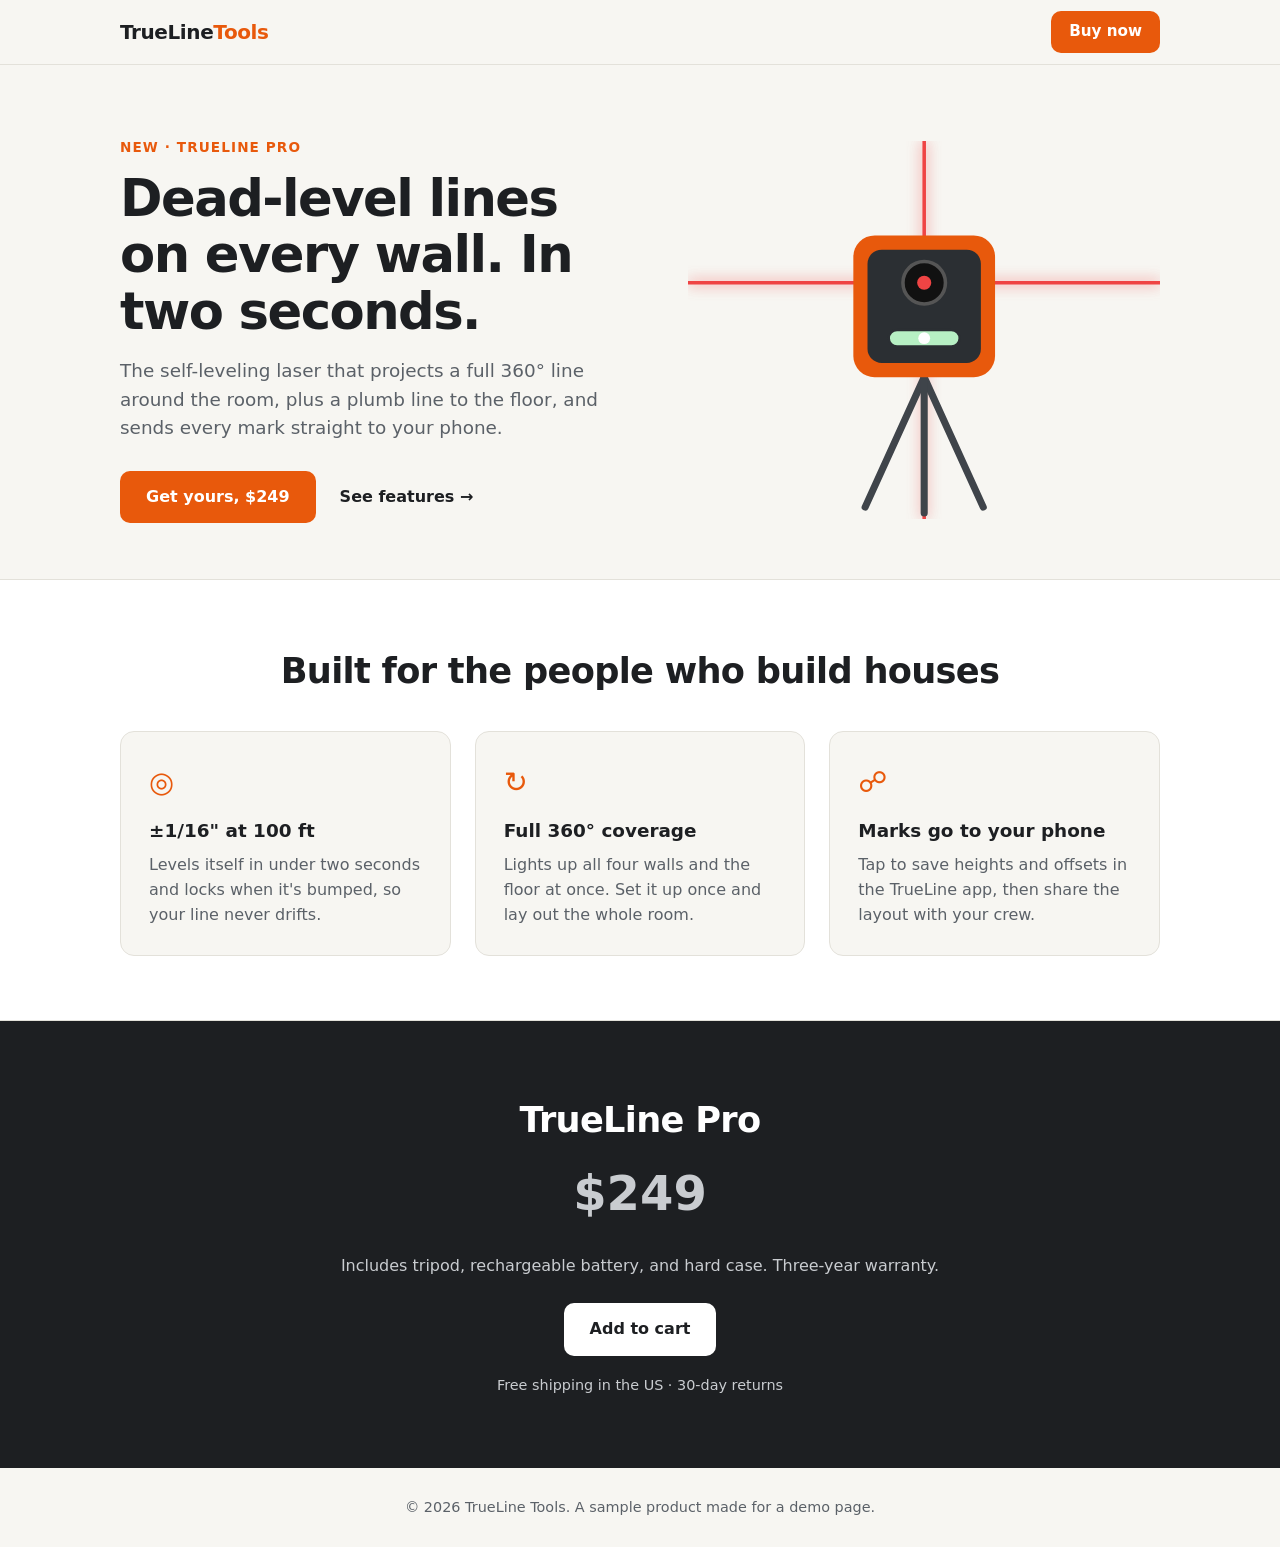
==== index.html @ 3ccf7076 "Add TrueLine Pro landing page" ====
<!DOCTYPE html>
<html lang="en">
<head>
  <meta charset="UTF-8">
  <meta name="viewport" content="width=device-width, initial-scale=1.0">
  <title>TrueLine Pro | Self-Leveling Laser Level</title>
  <meta name="description" content="TrueLine Pro projects level lines on all four walls and the floor, and syncs every mark to your phone.">
  <link rel="stylesheet" href="style.css">
</head>
<body>

  <header class="nav">
    <div class="wrap nav-inner">
      <a href="#" class="logo">TrueLine<span>Tools</span></a>
      <a href="#buy" class="btn btn-small">Buy now</a>
    </div>
  </header>

  <main>
    <!-- Hero -->
    <section class="hero">
      <div class="wrap hero-inner">
        <div class="hero-text">
          <p class="eyebrow">New &middot; TrueLine Pro</p>
          <h1>Dead-level lines on every wall. In two seconds.</h1>
          <p class="lead">
            The self-leveling laser that projects a full 360&deg; line around the room,
            plus a plumb line to the floor, and sends every mark straight to your phone.
          </p>
          <div class="hero-actions">
            <a href="#buy" class="btn">Get yours, $249</a>
            <a href="#features" class="link">See features &rarr;</a>
          </div>
        </div>

        <div class="hero-art" aria-hidden="true">
          <svg viewBox="0 0 400 320" role="img">
            <!-- laser beams -->
            <line x1="0" y1="120" x2="400" y2="120" class="beam"/>
            <line x1="200" y1="0" x2="200" y2="320" class="beam"/>
            <!-- tripod -->
            <line x1="200" y1="200" x2="150" y2="310" class="leg"/>
            <line x1="200" y1="200" x2="250" y2="310" class="leg"/>
            <line x1="200" y1="200" x2="200" y2="315" class="leg"/>
            <!-- body -->
            <rect x="140" y="80" width="120" height="120" rx="18" class="body"/>
            <rect x="152" y="92" width="96" height="96" rx="12" class="face"/>
            <!-- lens -->
            <circle cx="200" cy="120" r="18" class="lens"/>
            <circle cx="200" cy="120" r="6" class="dot"/>
            <!-- level bubble -->
            <rect x="170" y="160" width="60" height="14" rx="7" class="vial"/>
            <circle cx="200" cy="167" r="5" class="bubble"/>
          </svg>
        </div>
      </div>
    </section>

    <!-- Features -->
    <section id="features" class="features">
      <div class="wrap">
        <h2>Built for the people who build houses</h2>
        <div class="grid">
          <article class="card">
            <div class="icon">&#9678;</div>
            <h3>&plusmn;1/16" at 100 ft</h3>
            <p>Levels itself in under two seconds and locks when it's bumped, so your line never drifts.</p>
          </article>
          <article class="card">
            <div class="icon">&#8635;</div>
            <h3>Full 360&deg; coverage</h3>
            <p>Lights up all four walls and the floor at once. Set it up once and lay out the whole room.</p>
          </article>
          <article class="card">
            <div class="icon">&#9741;</div>
            <h3>Marks go to your phone</h3>
            <p>Tap to save heights and offsets in the TrueLine app, then share the layout with your crew.</p>
          </article>
        </div>
      </div>
    </section>

    <!-- Buy -->
    <section id="buy" class="buy">
      <div class="wrap buy-inner">
        <h2>TrueLine Pro</h2>
        <p class="price">$249</p>
        <p>Includes tripod, rechargeable battery, and hard case. Three-year warranty.</p>
        <a href="#" class="btn btn-light">Add to cart</a>
        <p class="note">Free shipping in the US &middot; 30-day returns</p>
      </div>
    </section>
  </main>

  <footer class="footer">
    <div class="wrap">
      <p>&copy; 2026 TrueLine Tools. A sample product made for a demo page.</p>
    </div>
  </footer>

</body>
</html>
---- style.css ----
:root {
  --bg: #f7f6f2;
  --ink: #1d1f22;
  --muted: #5b6168;
  --card: #ffffff;
  --line: #e3e1da;
  --brand: #e8590c;
  --brand-dark: #c2410c;
  --laser: #ef4444;
  --dark: #1d1f22;
}

* { box-sizing: border-box; margin: 0; padding: 0; }

body {
  font-family: system-ui, -apple-system, "Segoe UI", Roboto, sans-serif;
  background: var(--bg);
  color: var(--ink);
  line-height: 1.55;
}

.wrap { max-width: 1080px; margin: 0 auto; padding: 0 20px; }

/* Buttons & links */
.btn {
  display: inline-block;
  background: var(--brand);
  color: #fff;
  font-weight: 600;
  text-decoration: none;
  padding: 14px 26px;
  border-radius: 10px;
  transition: background 0.2s;
}
.btn:hover { background: var(--brand-dark); }
.btn-small { padding: 9px 18px; font-size: 0.95rem; }
.btn-light { background: #fff; color: var(--ink); }
.btn-light:hover { background: #ffe8d9; }
.link { color: var(--ink); font-weight: 600; text-decoration: none; }
.link:hover { color: var(--brand); }

/* Nav */
.nav { border-bottom: 1px solid var(--line); background: var(--bg); position: sticky; top: 0; z-index: 10; }
.nav-inner { display: flex; align-items: center; justify-content: space-between; height: 64px; }
.logo { font-weight: 800; font-size: 1.25rem; color: var(--ink); text-decoration: none; letter-spacing: -0.02em; }
.logo span { color: var(--brand); }

/* Hero */
.hero { padding: 72px 0 56px; }
.hero-inner { display: grid; grid-template-columns: 1.1fr 1fr; gap: 48px; align-items: center; }
.eyebrow { color: var(--brand); font-weight: 700; text-transform: uppercase; font-size: 0.85rem; letter-spacing: 0.08em; margin-bottom: 12px; }
h1 { font-size: clamp(2rem, 4.5vw, 3.2rem); line-height: 1.1; letter-spacing: -0.03em; margin-bottom: 18px; }
.lead { font-size: 1.15rem; color: var(--muted); margin-bottom: 28px; max-width: 34em; }
.hero-actions { display: flex; gap: 24px; align-items: center; flex-wrap: wrap; }

/* Product illustration */
.hero-art svg { width: 100%; height: auto; display: block; }
.beam { stroke: var(--laser); stroke-width: 3; filter: drop-shadow(0 0 6px rgba(239, 68, 68, 0.8)); animation: pulse 2.4s ease-in-out infinite; }
.leg { stroke: #3f444a; stroke-width: 6; stroke-linecap: round; }
.body { fill: var(--brand); }
.face { fill: #2b2f33; }
.lens { fill: #111; stroke: #555; stroke-width: 3; }
.dot { fill: var(--laser); }
.vial { fill: #b7f0c4; stroke: #2b2f33; stroke-width: 2; }
.bubble { fill: #fff; }

@keyframes pulse {
  0%, 100% { opacity: 1; }
  50% { opacity: 0.55; }
}

/* Features */
.features { padding: 64px 0; background: var(--card); border-top: 1px solid var(--line); border-bottom: 1px solid var(--line); }
h2 { font-size: clamp(1.6rem, 3vw, 2.2rem); letter-spacing: -0.02em; margin-bottom: 32px; text-align: center; }
.grid { display: grid; grid-template-columns: repeat(3, 1fr); gap: 24px; }
.card { background: var(--bg); border: 1px solid var(--line); border-radius: 14px; padding: 28px; }
.icon { font-size: 1.8rem; color: var(--brand); margin-bottom: 12px; }
.card h3 { font-size: 1.15rem; margin-bottom: 8px; }
.card p { color: var(--muted); }

/* Buy */
.buy { background: var(--dark); color: #fff; padding: 72px 0; text-align: center; }
.buy h2 { margin-bottom: 8px; }
.price { font-size: 3rem; font-weight: 800; color: var(--brand); margin-bottom: 8px; }
.buy p { color: #c9ccd0; margin-bottom: 24px; }
.buy .note { font-size: 0.9rem; margin: 18px 0 0; }

/* Footer */
.footer { padding: 28px 0; text-align: center; color: var(--muted); font-size: 0.9rem; }

/* Mobile */
@media (max-width: 760px) {
  .hero { padding: 40px 0; }
  .hero-inner { grid-template-columns: 1fr; gap: 32px; }
  .hero-art { max-width: 340px; margin: 0 auto; }
  .grid { grid-template-columns: 1fr; }
}
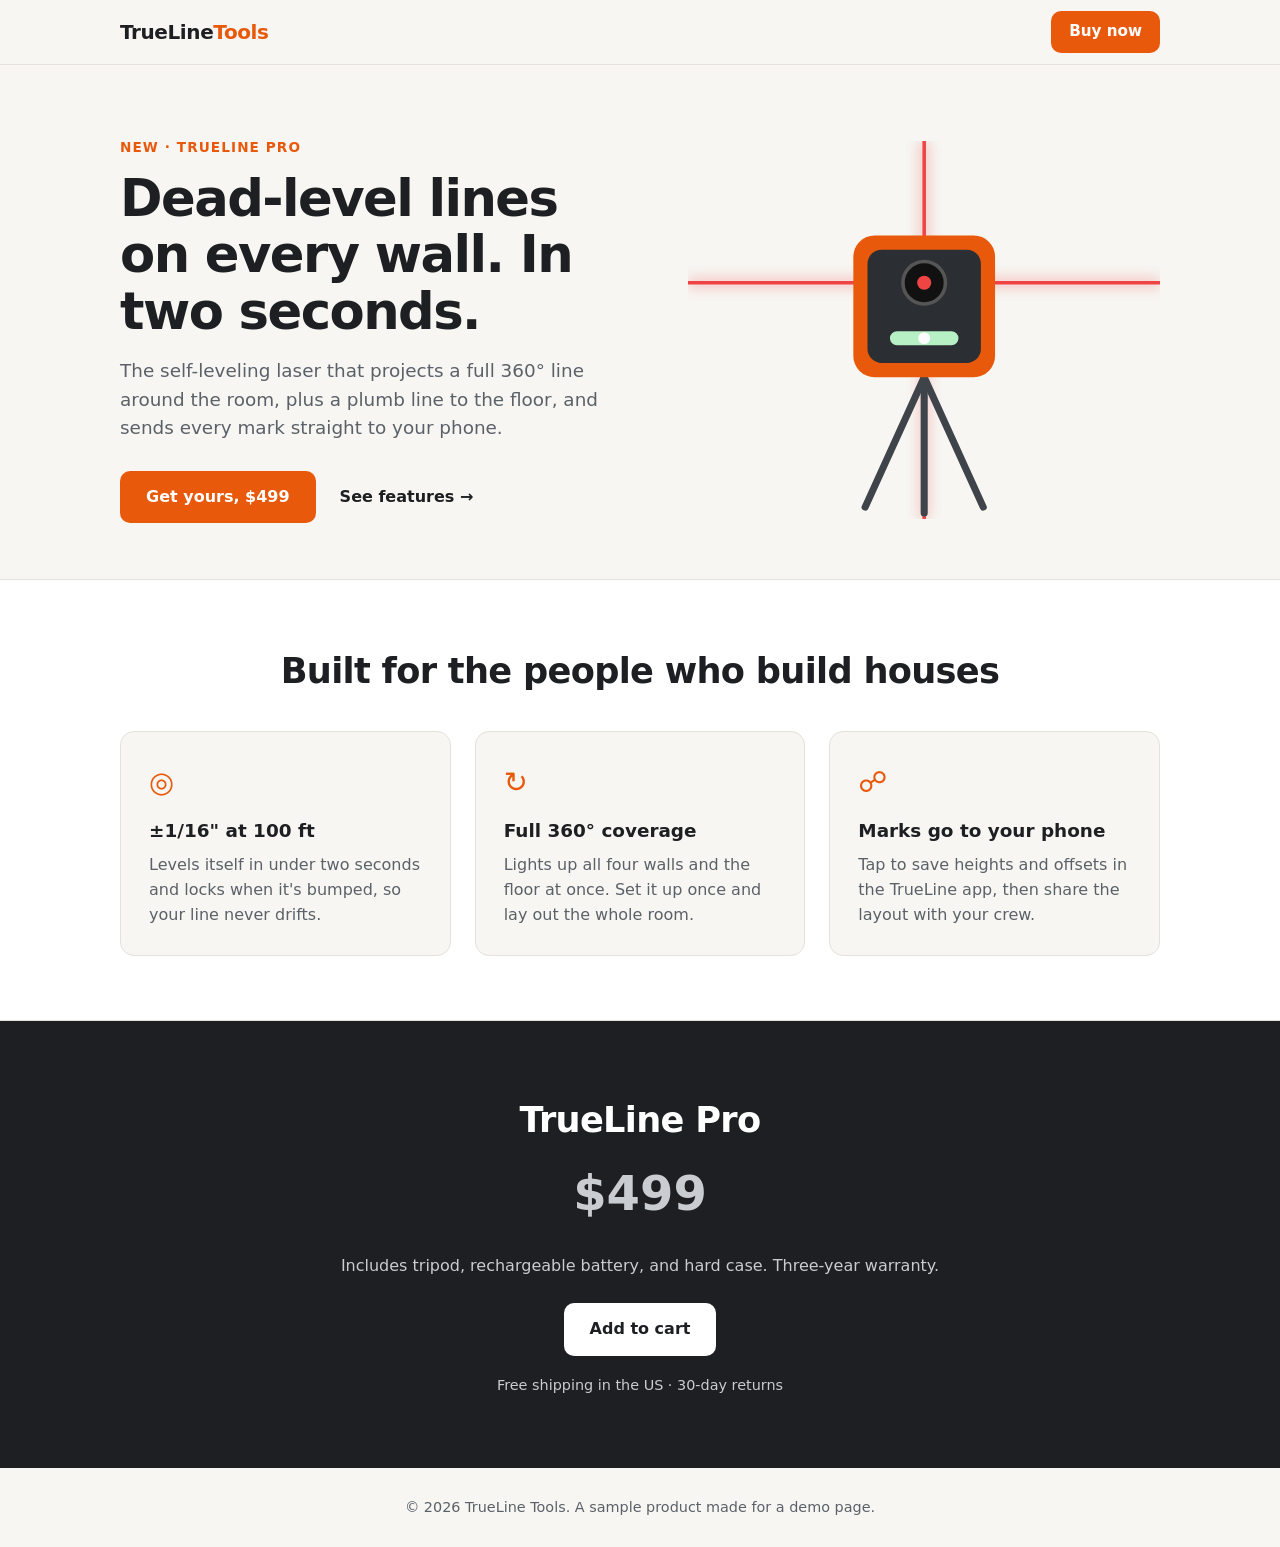
==== commit 847576f6: "Change price to $499" ====
--- a/index.html
+++ b/index.html
@@ -28,7 +28,7 @@
             plus a plumb line to the floor, and sends every mark straight to your phone.
           </p>
           <div class="hero-actions">
-            <a href="#buy" class="btn">Get yours, $249</a>
+            <a href="#buy" class="btn">Get yours, $499</a>
             <a href="#features" class="link">See features &rarr;</a>
           </div>
         </div>
@@ -84,7 +84,7 @@
     <section id="buy" class="buy">
       <div class="wrap buy-inner">
         <h2>TrueLine Pro</h2>
-        <p class="price">$249</p>
+        <p class="price">$499</p>
         <p>Includes tripod, rechargeable battery, and hard case. Three-year warranty.</p>
         <a href="#" class="btn btn-light">Add to cart</a>
         <p class="note">Free shipping in the US &middot; 30-day returns</p>
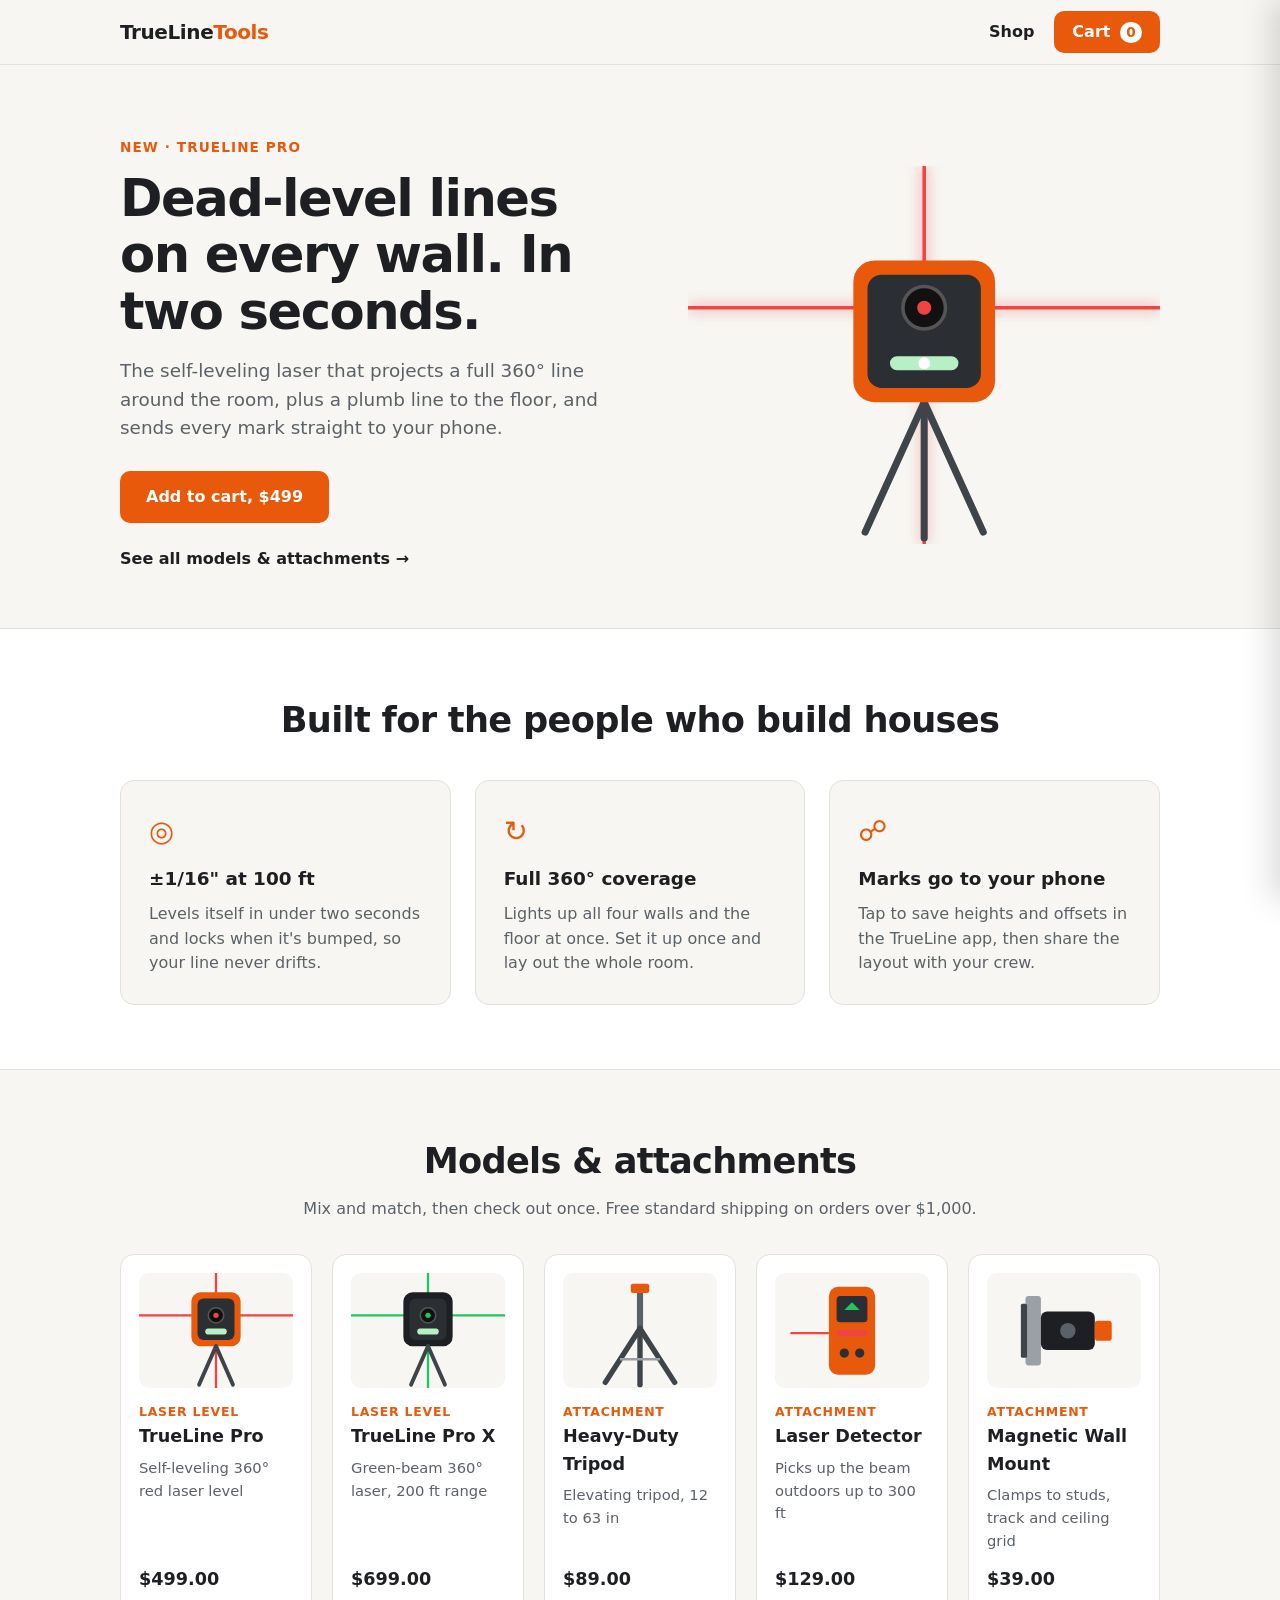
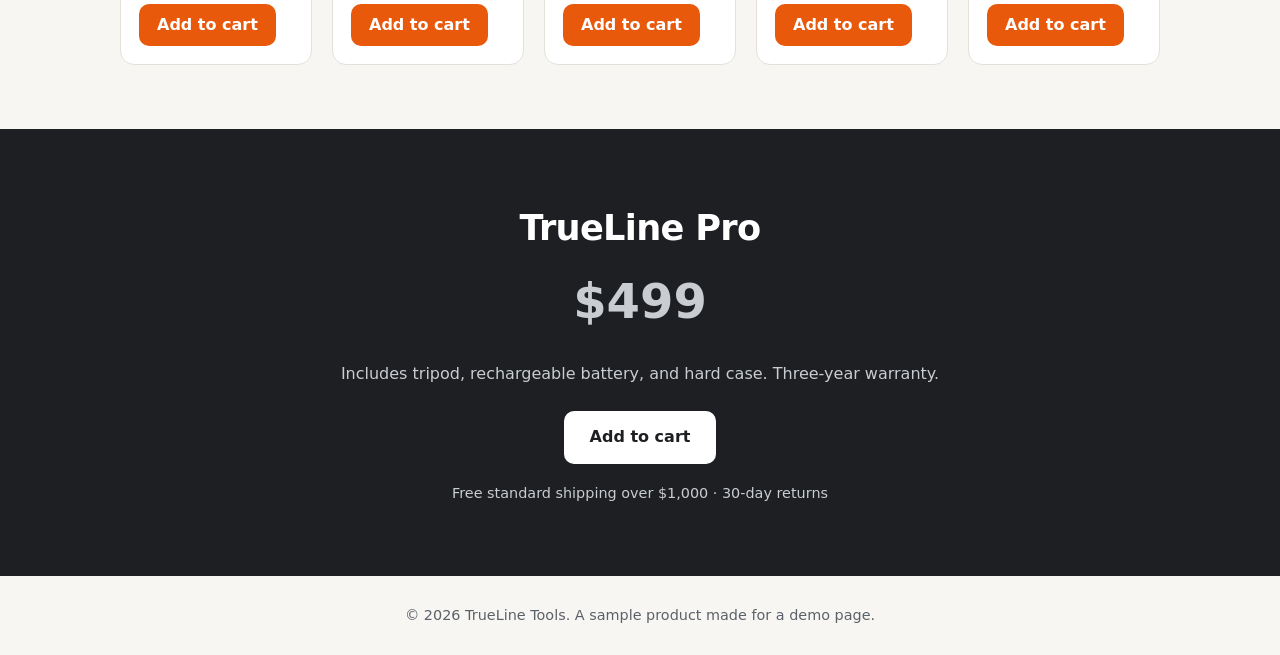
==== commit 365306c4: "Add sample shop, cart drawer and Stripe test checkout function" ====
--- a/index.html
+++ b/index.html
@@ -12,7 +12,10 @@
   <header class="nav">
     <div class="wrap nav-inner">
       <a href="#" class="logo">TrueLine<span>Tools</span></a>
-      <a href="#buy" class="btn btn-small">Buy now</a>
+      <div class="nav-actions">
+        <a href="#shop" class="link">Shop</a>
+        <button type="button" class="btn btn-small" data-open-cart>Cart <span class="cart-count">0</span></button>
+      </div>
     </div>
   </header>
 
@@ -28,8 +31,8 @@
             plus a plumb line to the floor, and sends every mark straight to your phone.
           </p>
           <div class="hero-actions">
-            <a href="#buy" class="btn">Get yours, $499</a>
-            <a href="#features" class="link">See features &rarr;</a>
+            <button type="button" class="btn" data-add="trueline-pro">Add to cart, $499</button>
+            <a href="#shop" class="link">See all models &amp; attachments &rarr;</a>
           </div>
         </div>
 
@@ -80,14 +83,23 @@
       </div>
     </section>
 
+    <!-- Shop: cards are filled in by cart.js -->
+    <section id="shop" class="shop">
+      <div class="wrap">
+        <h2>Models &amp; attachments</h2>
+        <p class="shop-lead">Mix and match, then check out once. Free standard shipping on orders over $1,000.</p>
+        <div id="shop-grid" class="shop-grid"></div>
+      </div>
+    </section>
+
     <!-- Buy -->
     <section id="buy" class="buy">
       <div class="wrap buy-inner">
         <h2>TrueLine Pro</h2>
         <p class="price">$499</p>
         <p>Includes tripod, rechargeable battery, and hard case. Three-year warranty.</p>
-        <a href="#" class="btn btn-light">Add to cart</a>
-        <p class="note">Free shipping in the US &middot; 30-day returns</p>
+        <button type="button" class="btn btn-light" data-add="trueline-pro">Add to cart</button>
+        <p class="note">Free standard shipping over $1,000 &middot; 30-day returns</p>
       </div>
     </section>
   </main>
@@ -98,5 +110,23 @@
     </div>
   </footer>
 
+  <!-- Cart drawer -->
+  <div class="cart-backdrop" hidden></div>
+  <aside class="cart" aria-label="Shopping cart" hidden>
+    <div class="cart-head">
+      <h2>Your cart</h2>
+      <button type="button" class="cart-close" data-close-cart aria-label="Close cart">&times;</button>
+    </div>
+    <p class="test-banner">Test mode: pay with card 4242 4242 4242 4242, any future date, any CVC.</p>
+    <ul class="cart-items"></ul>
+    <div class="cart-foot">
+      <div class="cart-total"><span>Subtotal</span><strong class="cart-subtotal">$0.00</strong></div>
+      <p class="cart-ship-note"></p>
+      <button type="button" class="btn checkout-btn">Checkout</button>
+      <p class="cart-error" role="alert"></p>
+    </div>
+  </aside>
+
+  <script src="cart.js"></script>
 </body>
 </html>
--- a/style.css
+++ b/style.css
@@ -88,6 +88,60 @@
 /* Footer */
 .footer { padding: 28px 0; text-align: center; color: var(--muted); font-size: 0.9rem; }
 
+button.btn { border: none; cursor: pointer; font: inherit; font-weight: 600; }
+button.btn:disabled { opacity: 0.5; cursor: default; }
+.nav-actions { display: flex; align-items: center; gap: 20px; }
+.cart-count {
+  display: inline-block; min-width: 22px; padding: 0 6px; margin-left: 4px;
+  background: #fff; color: var(--brand); border-radius: 999px; font-size: 0.85rem; text-align: center;
+}
+
+/* Shop */
+.shop { padding: 64px 0; }
+.shop h2 { margin-bottom: 8px; }
+.shop-lead { text-align: center; color: var(--muted); margin-bottom: 32px; }
+.shop-grid { display: grid; grid-template-columns: repeat(auto-fill, minmax(190px, 1fr)); gap: 20px; }
+.product { background: var(--card); border: 1px solid var(--line); border-radius: 14px; padding: 18px; display: flex; flex-direction: column; }
+.product-art { background: var(--bg); border-radius: 10px; margin-bottom: 14px; }
+.product-art svg { display: block; width: 100%; height: auto; }
+.product-kind { font-size: 0.78rem; font-weight: 700; text-transform: uppercase; letter-spacing: 0.06em; color: var(--brand); }
+.product h3 { font-size: 1.1rem; margin: 2px 0 6px; }
+.product-desc { color: var(--muted); font-size: 0.92rem; flex: 1; }
+.product-foot { display: flex; flex-wrap: wrap; align-items: center; justify-content: space-between; gap: 10px; margin-top: 14px; }
+.product-foot .btn { white-space: nowrap; }
+.product-price { font-weight: 800; font-size: 1.1rem; }
+
+/* Cart drawer */
+.cart-backdrop { position: fixed; inset: 0; background: rgba(0, 0, 0, 0.4); z-index: 20; }
+.cart {
+  position: fixed; top: 0; right: 0; bottom: 0; width: min(420px, 100%); z-index: 21;
+  background: var(--card); display: flex; flex-direction: column;
+  transform: translateX(100%); transition: transform 0.25s ease; box-shadow: -8px 0 30px rgba(0, 0, 0, 0.15);
+}
+.cart.open { transform: none; }
+.cart-head { display: flex; align-items: center; justify-content: space-between; padding: 18px 20px; border-bottom: 1px solid var(--line); }
+.cart-head h2 { font-size: 1.3rem; margin: 0; text-align: left; }
+.cart-close { background: none; border: none; font-size: 2rem; line-height: 1; cursor: pointer; color: var(--muted); }
+.test-banner { margin: 12px 20px 0; padding: 8px 12px; border-radius: 8px; background: #fff4e6; color: #9a3412; font-size: 0.85rem; }
+.cart-items { list-style: none; overflow-y: auto; flex: 1; padding: 8px 20px; }
+.cart-item { display: grid; grid-template-columns: 64px 1fr auto; gap: 12px; align-items: center; padding: 12px 0; border-bottom: 1px solid var(--line); }
+.cart-thumb { background: var(--bg); border-radius: 8px; }
+.cart-thumb svg { display: block; width: 100%; height: auto; }
+.cart-info { display: flex; flex-direction: column; gap: 2px; font-size: 0.92rem; }
+.cart-info span { color: var(--muted); }
+.qty { display: flex; align-items: center; gap: 10px; margin-top: 4px; }
+.qty button { width: 28px; height: 28px; border-radius: 6px; border: 1px solid var(--line); background: var(--bg); cursor: pointer; font-size: 1rem; }
+.qty button:disabled { opacity: 0.4; cursor: default; }
+.qty span { color: var(--ink); min-width: 16px; text-align: center; }
+.cart-line { display: flex; flex-direction: column; align-items: flex-end; gap: 6px; font-weight: 700; }
+.link-btn { background: none; border: none; color: var(--muted); font-size: 0.8rem; cursor: pointer; text-decoration: underline; }
+.cart-empty { padding: 40px 0; text-align: center; color: var(--muted); }
+.cart-foot { padding: 16px 20px 20px; border-top: 1px solid var(--line); }
+.cart-total { display: flex; justify-content: space-between; font-size: 1.1rem; }
+.cart-ship-note { color: var(--muted); font-size: 0.85rem; margin: 6px 0 14px; }
+.checkout-btn { width: 100%; text-align: center; }
+.cart-error { color: #b91c1c; font-size: 0.9rem; margin-top: 10px; }
+
 /* Mobile */
 @media (max-width: 760px) {
   .hero { padding: 40px 0; }
